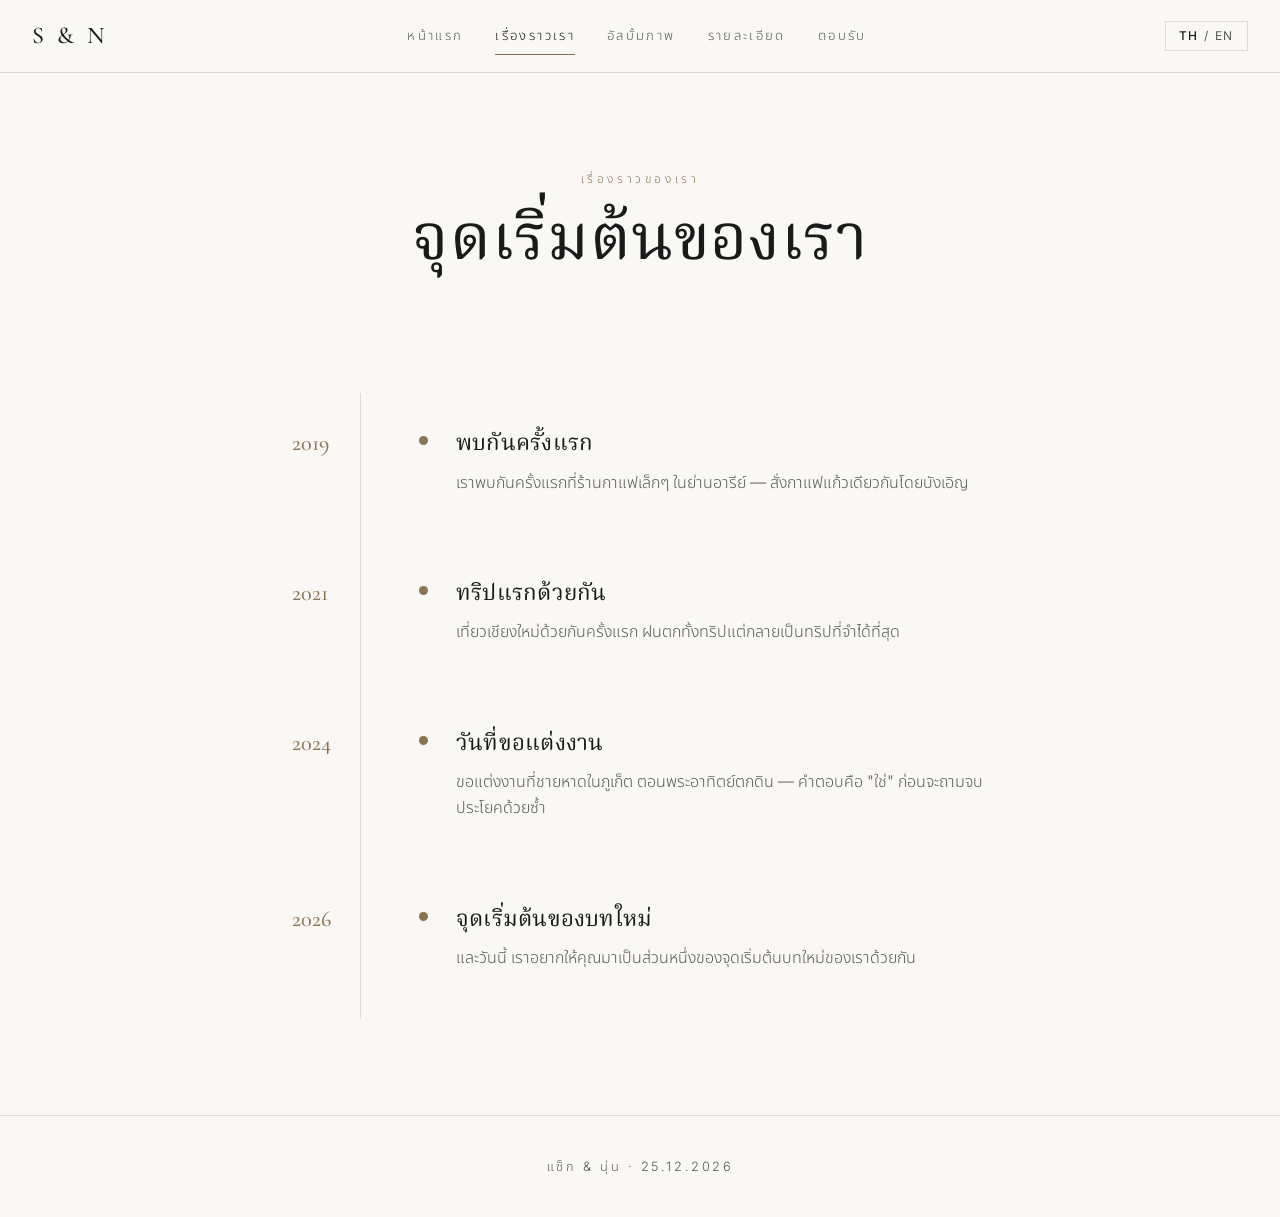
==== story.html @ b8254c97 "Initial commit: Sax & Noon wedding website - 5 pages (Home, Story, Gallery, Details, RSVP) - TH/EN b" ====
<!DOCTYPE html>
<html lang="th">
<head>
  <meta charset="UTF-8" />
  <meta name="viewport" content="width=device-width, initial-scale=1.0" />
  <title data-i18n="meta.story.title">Our Story — Sax & Noon</title>
  <link rel="preconnect" href="https://fonts.googleapis.com" />
  <link rel="preconnect" href="https://fonts.gstatic.com" crossorigin />
  <link href="https://fonts.googleapis.com/css2?family=Cormorant+Garamond:wght@300;400;500;600&family=Inter:wght@300;400;500&family=Noto+Sans+Thai:wght@300;400;500&family=Noto+Serif+Thai:wght@400;500&display=swap" rel="stylesheet" />
  <link rel="stylesheet" href="assets/css/style.css" />
</head>
<body>
  <header class="site-header">
    <a href="index.html" class="brand">S &amp; N</a>
    <nav class="site-nav">
      <a href="index.html" data-i18n="nav.home">Home</a>
      <a href="story.html" class="active" data-i18n="nav.story">Our Story</a>
      <a href="gallery.html" data-i18n="nav.gallery">Gallery</a>
      <a href="details.html" data-i18n="nav.details">Details</a>
      <a href="rsvp.html" data-i18n="nav.rsvp">RSVP</a>
    </nav>
    <button class="lang-toggle" id="langToggle" aria-label="Toggle language">
      <span data-lang="th">TH</span> / <span data-lang="en">EN</span>
    </button>
    <button class="nav-burger" id="navBurger" aria-label="Open menu">
      <span></span><span></span><span></span>
    </button>
  </header>

  <main>
    <section class="page-head">
      <p class="eyebrow" data-i18n="story.eyebrow">Our Story</p>
      <h1 data-i18n="story.title">How it all began</h1>
    </section>

    <section class="timeline">
      <article class="timeline-item">
        <div class="timeline-year">2019</div>
        <div class="timeline-body">
          <h3 data-i18n="story.t1.title">First Meeting</h3>
          <p data-i18n="story.t1.body">เราพบกันครั้งแรกที่ร้านกาแฟเล็กๆ ในย่านอารีย์ — สั่งกาแฟแก้วเดียวกันโดยบังเอิญ</p>
        </div>
      </article>

      <article class="timeline-item">
        <div class="timeline-year">2021</div>
        <div class="timeline-body">
          <h3 data-i18n="story.t2.title">First Trip Together</h3>
          <p data-i18n="story.t2.body">เที่ยวเชียงใหม่ด้วยกันครั้งแรก ฝนตกทั้งทริปแต่กลายเป็นทริปที่จำได้ที่สุด</p>
        </div>
      </article>

      <article class="timeline-item">
        <div class="timeline-year">2024</div>
        <div class="timeline-body">
          <h3 data-i18n="story.t3.title">The Proposal</h3>
          <p data-i18n="story.t3.body">ขอแต่งงานที่ชายหาดในภูเก็ต ตอนพระอาทิตย์ตกดิน — คำตอบคือ "ใช่" ก่อนจะถามจบประโยคด้วยซ้ำ</p>
        </div>
      </article>

      <article class="timeline-item">
        <div class="timeline-year">2026</div>
        <div class="timeline-body">
          <h3 data-i18n="story.t4.title">Forever Begins</h3>
          <p data-i18n="story.t4.body">และวันนี้ เราอยากให้คุณมาเป็นส่วนหนึ่งของจุดเริ่มต้นบทใหม่ของเราด้วยกัน</p>
        </div>
      </article>
    </section>
  </main>

  <footer class="site-footer">
    <p data-i18n="footer.line">Sax &amp; Noon · 25.12.2026</p>
  </footer>

  <script src="assets/js/i18n.js"></script>
  <script src="assets/js/main.js"></script>
</body>
</html>
---- assets/css/style.css ----
/* =========================================================
   Sax & Noon — Wedding · Minimal & Modern theme
   ========================================================= */

:root {
  --bg: #FAF8F4;
  --bg-soft: #F1ECE3;
  --ink: #1A1A1A;
  --ink-soft: #5A5A55;
  --line: #E2DCCF;
  --accent: #8B7355;
  --accent-dark: #6F5C44;
  --white: #FFFFFF;

  --font-serif: 'Cormorant Garamond', 'Noto Serif Thai', Georgia, serif;
  --font-sans: 'Inter', 'Noto Sans Thai', system-ui, -apple-system, Segoe UI, sans-serif;

  --maxw: 1180px;
  --radius: 2px;
  --shadow: 0 1px 30px rgba(26, 26, 26, 0.06);
  --ease: cubic-bezier(0.4, 0, 0.2, 1);
}

* { box-sizing: border-box; }

html, body {
  margin: 0;
  padding: 0;
  background: var(--bg);
  color: var(--ink);
  font-family: var(--font-sans);
  font-weight: 300;
  font-size: 16px;
  line-height: 1.65;
  -webkit-font-smoothing: antialiased;
}

img { max-width: 100%; display: block; }

a {
  color: var(--ink);
  text-decoration: none;
  transition: color .2s var(--ease), opacity .2s var(--ease);
}
a:hover { color: var(--accent); }

h1, h2, h3, h4 {
  font-family: var(--font-serif);
  font-weight: 400;
  letter-spacing: 0.01em;
  color: var(--ink);
  margin: 0 0 .6em;
}

h1 { font-size: clamp(2.4rem, 5vw, 4rem); line-height: 1.1; }
h2 { font-size: clamp(1.9rem, 3.5vw, 2.6rem); line-height: 1.2; }
h3 { font-size: 1.4rem; }
h4 { font-size: 1.1rem; }

p { margin: 0 0 1em; color: var(--ink-soft); }

.eyebrow {
  font-family: var(--font-sans);
  font-size: .75rem;
  letter-spacing: .3em;
  text-transform: uppercase;
  color: var(--accent);
  margin: 0 0 1rem;
}

/* ---------- Header / Nav ---------- */
.site-header {
  position: sticky;
  top: 0;
  z-index: 50;
  display: flex;
  align-items: center;
  justify-content: space-between;
  padding: 1rem 2rem;
  background: rgba(250, 248, 244, 0.92);
  backdrop-filter: blur(10px);
  -webkit-backdrop-filter: blur(10px);
  border-bottom: 1px solid var(--line);
}

.brand {
  font-family: var(--font-serif);
  font-size: 1.5rem;
  letter-spacing: .15em;
  font-weight: 500;
}

.site-nav {
  display: flex;
  gap: 2rem;
}

.site-nav a {
  font-size: .82rem;
  letter-spacing: .18em;
  text-transform: uppercase;
  color: var(--ink-soft);
  position: relative;
  padding: .25rem 0;
}

.site-nav a.active,
.site-nav a:hover { color: var(--ink); }

.site-nav a.active::after {
  content: '';
  position: absolute;
  bottom: -4px;
  left: 0; right: 0;
  height: 1px;
  background: var(--accent);
}

.lang-toggle {
  background: none;
  border: 1px solid var(--line);
  color: var(--ink-soft);
  padding: .4rem .8rem;
  font-size: .75rem;
  letter-spacing: .15em;
  cursor: pointer;
  font-family: var(--font-sans);
  transition: all .2s var(--ease);
}
.lang-toggle:hover { border-color: var(--accent); color: var(--accent); }
.lang-toggle span.active { color: var(--ink); font-weight: 500; }

.nav-burger {
  display: none;
  background: none;
  border: 0;
  cursor: pointer;
  width: 28px;
  height: 28px;
  padding: 0;
}
.nav-burger span {
  display: block;
  width: 22px;
  height: 1px;
  background: var(--ink);
  margin: 5px auto;
  transition: all .25s var(--ease);
}

/* ---------- Buttons ---------- */
.btn {
  display: inline-block;
  padding: .9rem 2.2rem;
  font-size: .82rem;
  letter-spacing: .25em;
  text-transform: uppercase;
  font-family: var(--font-sans);
  font-weight: 400;
  cursor: pointer;
  border: 1px solid transparent;
  transition: all .25s var(--ease);
  text-align: center;
}
.btn-primary {
  background: var(--ink);
  color: var(--white);
}
.btn-primary:hover { background: var(--accent); color: var(--white); }

.btn-outline {
  background: transparent;
  border-color: var(--ink);
  color: var(--ink);
}
.btn-outline:hover { background: var(--ink); color: var(--white); }

/* ---------- Hero ---------- */
.hero {
  min-height: calc(100vh - 80px);
  display: flex;
  flex-direction: column;
  align-items: center;
  justify-content: center;
  text-align: center;
  padding: 4rem 2rem;
  background:
    radial-gradient(ellipse at top, rgba(139, 115, 85, 0.06), transparent 60%),
    var(--bg);
}

.hero-eyebrow {
  font-size: .75rem;
  letter-spacing: .4em;
  text-transform: uppercase;
  color: var(--accent);
  margin-bottom: 2rem;
}

.hero-names {
  font-family: var(--font-serif);
  font-size: clamp(3rem, 9vw, 7rem);
  font-weight: 300;
  line-height: 1;
  margin: 0 0 1.5rem;
  display: flex;
  flex-direction: column;
  gap: .2rem;
}
.hero-names .amp {
  font-style: italic;
  font-weight: 300;
  color: var(--accent);
  font-size: .8em;
}

.hero-date {
  font-size: .9rem;
  letter-spacing: .3em;
  text-transform: uppercase;
  color: var(--ink-soft);
  margin-bottom: 3rem;
}

/* ---------- Countdown ---------- */
.countdown {
  display: flex;
  gap: 1.5rem;
  margin-bottom: 3rem;
  justify-content: center;
  flex-wrap: wrap;
}
.countdown > div {
  min-width: 80px;
  text-align: center;
  padding: 1rem 1.2rem;
  border: 1px solid var(--line);
  background: rgba(255, 255, 255, 0.5);
}
.countdown strong {
  display: block;
  font-family: var(--font-serif);
  font-size: 2.2rem;
  font-weight: 400;
  line-height: 1;
  margin-bottom: .4rem;
}
.countdown span {
  font-size: .68rem;
  letter-spacing: .25em;
  text-transform: uppercase;
  color: var(--ink-soft);
}

/* ---------- Welcome band ---------- */
.band {
  background: var(--bg-soft);
  padding: 6rem 2rem;
  text-align: center;
}
.band-inner { max-width: 640px; margin: 0 auto; }
.band p { font-size: 1.1rem; }

/* ---------- Page heading ---------- */
.page-head {
  text-align: center;
  padding: 6rem 2rem 3rem;
  max-width: 720px;
  margin: 0 auto;
}
.page-head .page-sub {
  font-size: 1rem;
  color: var(--ink-soft);
  margin-top: .5rem;
}

/* ---------- Timeline (story) ---------- */
.timeline {
  max-width: 760px;
  margin: 0 auto;
  padding: 2rem 2rem 6rem;
  position: relative;
}
.timeline::before {
  content: '';
  position: absolute;
  left: 100px;
  top: 2rem;
  bottom: 6rem;
  width: 1px;
  background: var(--line);
}
.timeline-item {
  display: grid;
  grid-template-columns: 100px 1fr;
  gap: 2rem;
  padding: 2rem 0;
  position: relative;
}
.timeline-year {
  font-family: var(--font-serif);
  font-size: 1.4rem;
  color: var(--accent);
  font-weight: 500;
}
.timeline-body { padding-left: 2rem; position: relative; }
.timeline-body::before {
  content: '';
  position: absolute;
  left: -5px;
  top: .7rem;
  width: 9px;
  height: 9px;
  border-radius: 50%;
  background: var(--accent);
}
.timeline-body h3 { margin-bottom: .4rem; }

/* ---------- Gallery ---------- */
.gallery-grid {
  max-width: var(--maxw);
  margin: 0 auto;
  padding: 2rem 2rem 6rem;
  display: grid;
  grid-template-columns: repeat(3, 1fr);
  gap: 1rem;
}
.gallery-item {
  margin: 0;
  overflow: hidden;
  cursor: pointer;
  aspect-ratio: 1 / 1;
  background: var(--bg-soft);
}
.gallery-item img {
  width: 100%;
  height: 100%;
  object-fit: cover;
  transition: transform .6s var(--ease), opacity .3s var(--ease);
}
.gallery-item:hover img { transform: scale(1.04); opacity: .92; }

.lightbox {
  position: fixed;
  inset: 0;
  background: rgba(20, 18, 14, 0.92);
  display: none;
  align-items: center;
  justify-content: center;
  z-index: 100;
}
.lightbox.open { display: flex; }
.lightbox img { max-width: 90vw; max-height: 88vh; }
.lightbox-close,
.lightbox-prev,
.lightbox-next {
  position: absolute;
  background: none;
  border: 0;
  color: var(--white);
  font-size: 2rem;
  cursor: pointer;
  padding: 1rem;
  opacity: .8;
  transition: opacity .2s var(--ease);
}
.lightbox-close:hover,
.lightbox-prev:hover,
.lightbox-next:hover { opacity: 1; }
.lightbox-close { top: 1rem; right: 1.5rem; font-size: 2.5rem; }
.lightbox-prev { left: 1rem; top: 50%; transform: translateY(-50%); }
.lightbox-next { right: 1rem; top: 50%; transform: translateY(-50%); }

/* ---------- Schedule ---------- */
.schedule {
  max-width: 900px;
  margin: 0 auto;
  padding: 2rem 2rem 4rem;
  display: grid;
  grid-template-columns: repeat(2, 1fr);
  gap: 2rem;
}
.schedule-item {
  padding: 2rem;
  border: 1px solid var(--line);
  background: var(--white);
  text-align: center;
}
.schedule-time {
  font-family: var(--font-serif);
  font-size: 2rem;
  color: var(--accent);
  margin-bottom: .8rem;
}
.schedule-item h3 { margin-bottom: .4rem; }
.schedule-item p { margin: 0; font-size: .92rem; }

/* ---------- Venue ---------- */
.venue {
  max-width: var(--maxw);
  margin: 4rem auto;
  padding: 0 2rem;
  display: grid;
  grid-template-columns: 1fr 1fr;
  gap: 3rem;
  align-items: center;
}
.venue-info h2 { margin-bottom: 1rem; }
.venue-info .btn { margin-top: 1rem; }
.venue-map {
  aspect-ratio: 4 / 3;
  background: var(--bg-soft);
  border: 1px solid var(--line);
}

/* ---------- FAQ ---------- */
.faq {
  background: var(--bg-soft);
  padding: 5rem 2rem 6rem;
  text-align: center;
}
.faq h2 { margin-bottom: 3rem; }
.faq-grid {
  max-width: 900px;
  margin: 0 auto;
  display: grid;
  grid-template-columns: repeat(2, 1fr);
  gap: 2.5rem;
  text-align: left;
}
.faq-grid h4 {
  color: var(--accent);
  margin-bottom: .4rem;
  font-family: var(--font-sans);
  font-size: .8rem;
  letter-spacing: .2em;
  text-transform: uppercase;
  font-weight: 500;
}
.faq-grid p { margin: 0; }

/* ---------- Form ---------- */
.form-wrap {
  max-width: 600px;
  margin: 0 auto;
  padding: 2rem 2rem 6rem;
}
.rsvp-form .field {
  margin-bottom: 1.5rem;
}
.rsvp-form label,
.rsvp-form .label {
  display: block;
  font-size: .75rem;
  letter-spacing: .2em;
  text-transform: uppercase;
  color: var(--ink-soft);
  margin-bottom: .6rem;
  font-weight: 500;
}
.rsvp-form input,
.rsvp-form select,
.rsvp-form textarea {
  width: 100%;
  padding: .85rem 1rem;
  border: 1px solid var(--line);
  background: var(--white);
  font-family: inherit;
  font-size: 1rem;
  color: var(--ink);
  border-radius: 0;
  transition: border-color .2s var(--ease);
}
.rsvp-form input:focus,
.rsvp-form select:focus,
.rsvp-form textarea:focus {
  outline: none;
  border-color: var(--accent);
}
.radio-row {
  display: flex;
  gap: 1.5rem;
  flex-wrap: wrap;
}
.radio-row label {
  display: flex;
  align-items: center;
  gap: .5rem;
  text-transform: none;
  letter-spacing: 0;
  font-size: .95rem;
  color: var(--ink);
  font-weight: 300;
  cursor: pointer;
  margin: 0;
}
.radio-row input { width: auto; margin: 0; }
.rsvp-form .btn { width: 100%; margin-top: 1rem; }
.form-status {
  margin: 1.5rem 0 0;
  text-align: center;
  font-size: .92rem;
  min-height: 1.5em;
}
.form-status.success { color: #2D6A4F; }
.form-status.error { color: #B4332A; }

/* ---------- Footer ---------- */
.site-footer {
  border-top: 1px solid var(--line);
  text-align: center;
  padding: 2.5rem 2rem;
  font-size: .8rem;
  letter-spacing: .2em;
  text-transform: uppercase;
  color: var(--ink-soft);
}
.site-footer p { margin: 0; }

/* ---------- Responsive ---------- */
@media (max-width: 860px) {
  .nav-burger { display: block; }
  .site-nav {
    position: absolute;
    top: 100%;
    left: 0; right: 0;
    flex-direction: column;
    background: var(--bg);
    padding: 1.5rem 2rem;
    gap: 1.5rem;
    border-bottom: 1px solid var(--line);
    transform: translateY(-10px);
    opacity: 0;
    pointer-events: none;
    transition: all .25s var(--ease);
  }
  .site-nav.open {
    transform: translateY(0);
    opacity: 1;
    pointer-events: auto;
  }
  .gallery-grid { grid-template-columns: repeat(2, 1fr); }
  .schedule { grid-template-columns: 1fr; gap: 1rem; }
  .venue { grid-template-columns: 1fr; }
  .faq-grid { grid-template-columns: 1fr; }
  .timeline::before { left: 60px; }
  .timeline-item { grid-template-columns: 60px 1fr; gap: 1rem; }
  .timeline-year { font-size: 1.1rem; }
  .timeline-body { padding-left: 1.5rem; }
  .site-header { padding: 1rem 1.2rem; }
}

@media (max-width: 480px) {
  .gallery-grid { grid-template-columns: 1fr; }
  .countdown { gap: .5rem; }
  .countdown > div { min-width: 64px; padding: .7rem .6rem; }
  .countdown strong { font-size: 1.6rem; }
  .hero { padding: 3rem 1.2rem; min-height: calc(100vh - 70px); }
  .page-head { padding: 4rem 1.2rem 2rem; }
}
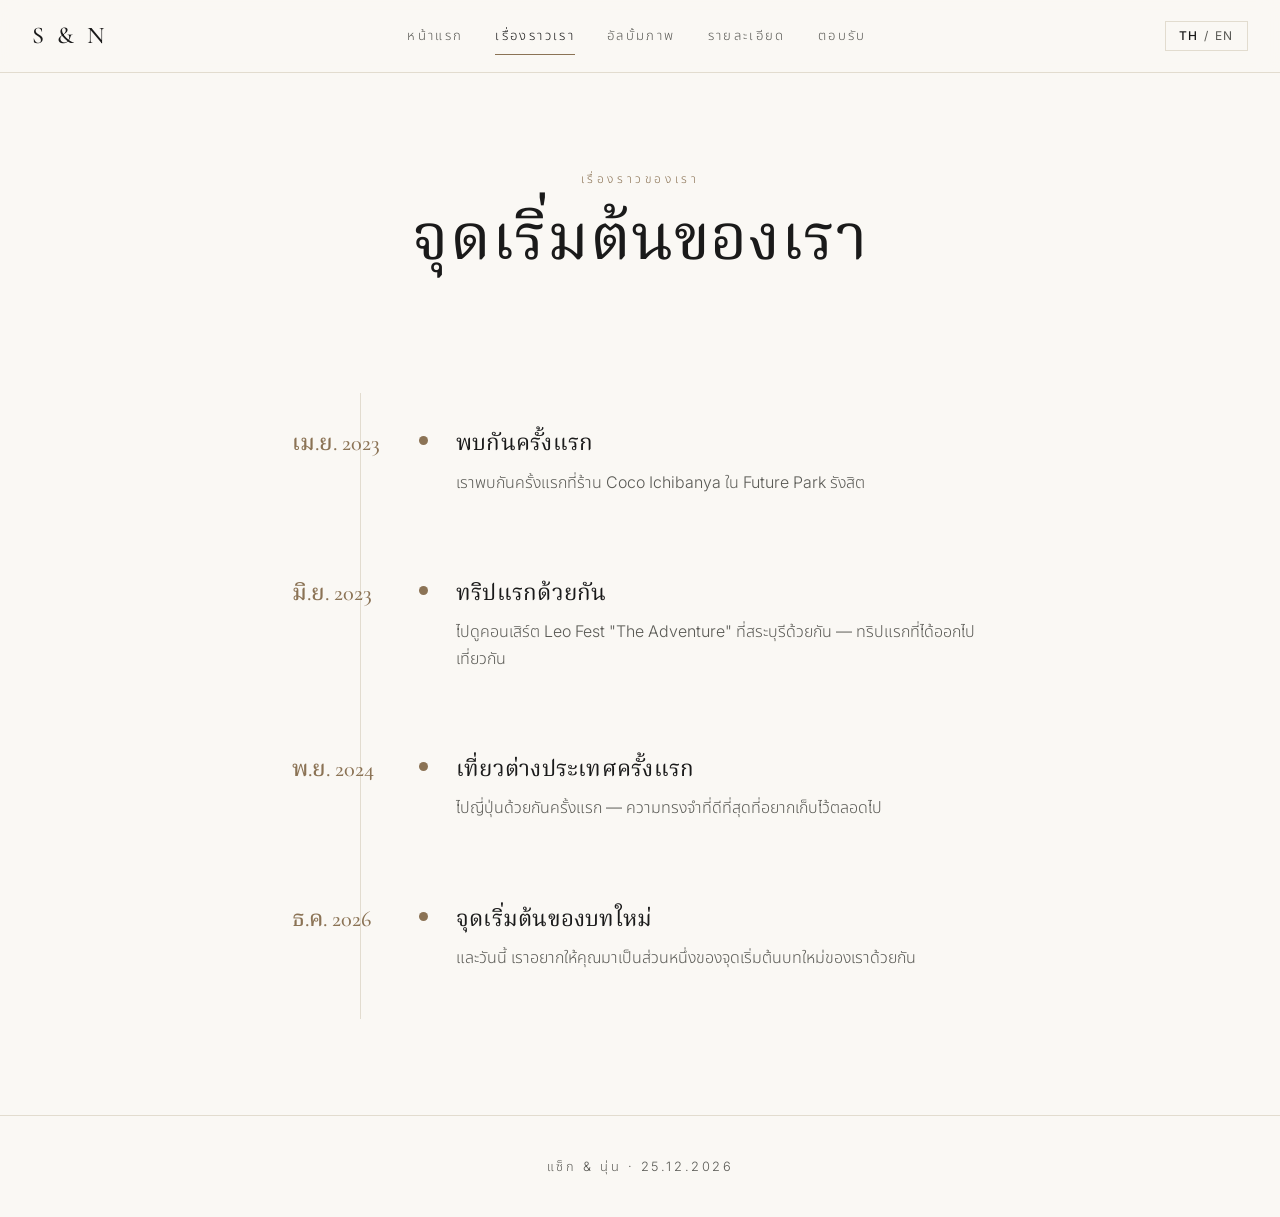
==== commit eb0f60bd: "Update Our Story timeline with real events - Apr 2023: First meeting at Coco Ichibanya, Future Park " ====
--- a/story.html
+++ b/story.html
@@ -35,31 +35,31 @@
 
     <section class="timeline">
       <article class="timeline-item">
-        <div class="timeline-year">2019</div>
+        <div class="timeline-year" data-i18n="story.t1.year">Apr 2023</div>
         <div class="timeline-body">
           <h3 data-i18n="story.t1.title">First Meeting</h3>
-          <p data-i18n="story.t1.body">เราพบกันครั้งแรกที่ร้านกาแฟเล็กๆ ในย่านอารีย์ — สั่งกาแฟแก้วเดียวกันโดยบังเอิญ</p>
+          <p data-i18n="story.t1.body">เราพบกันครั้งแรกที่ร้าน Coco Ichibanya ใน Future Park รังสิต</p>
         </div>
       </article>
 
       <article class="timeline-item">
-        <div class="timeline-year">2021</div>
+        <div class="timeline-year" data-i18n="story.t2.year">Jun 2023</div>
         <div class="timeline-body">
           <h3 data-i18n="story.t2.title">First Trip Together</h3>
-          <p data-i18n="story.t2.body">เที่ยวเชียงใหม่ด้วยกันครั้งแรก ฝนตกทั้งทริปแต่กลายเป็นทริปที่จำได้ที่สุด</p>
+          <p data-i18n="story.t2.body">ไปดูคอนเสิร์ต Leo Fest "The Adventure" ที่สระบุรีด้วยกัน — ทริปแรกที่ได้ออกไปเที่ยวกัน</p>
         </div>
       </article>
 
       <article class="timeline-item">
-        <div class="timeline-year">2024</div>
+        <div class="timeline-year" data-i18n="story.t3.year">Nov 2024</div>
         <div class="timeline-body">
-          <h3 data-i18n="story.t3.title">The Proposal</h3>
-          <p data-i18n="story.t3.body">ขอแต่งงานที่ชายหาดในภูเก็ต ตอนพระอาทิตย์ตกดิน — คำตอบคือ "ใช่" ก่อนจะถามจบประโยคด้วยซ้ำ</p>
+          <h3 data-i18n="story.t3.title">First Trip Abroad</h3>
+          <p data-i18n="story.t3.body">ไปญี่ปุ่นด้วยกันครั้งแรก — ความทรงจำที่ดีที่สุดที่อยากเก็บไว้ตลอดไป</p>
         </div>
       </article>
 
       <article class="timeline-item">
-        <div class="timeline-year">2026</div>
+        <div class="timeline-year" data-i18n="story.t4.year">Dec 2026</div>
         <div class="timeline-body">
           <h3 data-i18n="story.t4.title">Forever Begins</h3>
           <p data-i18n="story.t4.body">และวันนี้ เราอยากให้คุณมาเป็นส่วนหนึ่งของจุดเริ่มต้นบทใหม่ของเราด้วยกัน</p>
